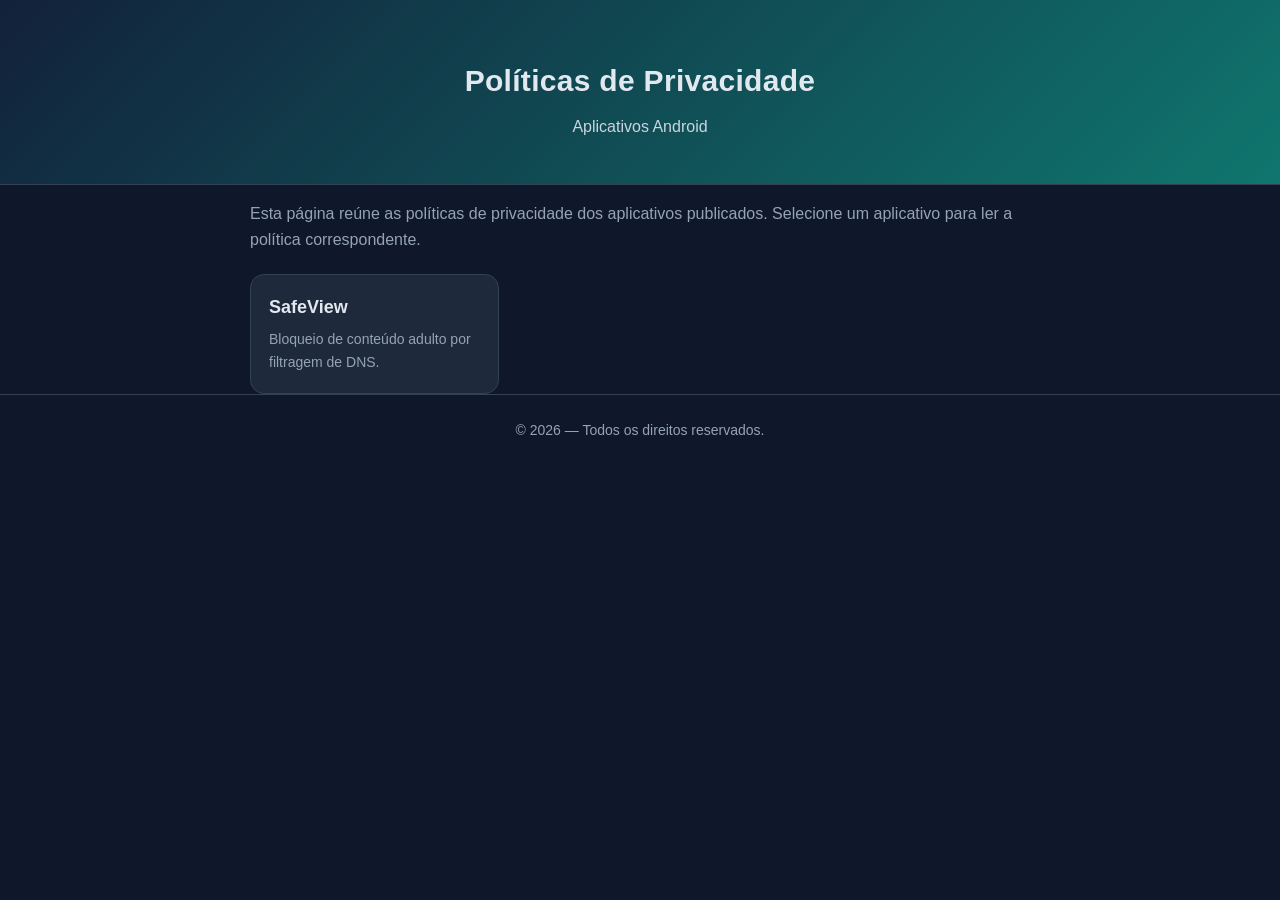
==== index.html @ 5824d936 "Site de politicas de privacidade (GitHub Pages)" ====
<!DOCTYPE html>
<html lang="pt-BR">
<head>
  <meta charset="UTF-8" />
  <meta name="viewport" content="width=device-width, initial-scale=1.0" />
  <title>Políticas de Privacidade</title>
  <meta name="description" content="Página central com as Políticas de Privacidade dos aplicativos." />
  <link rel="stylesheet" href="assets/style.css" />
</head>
<body>
  <header class="hero">
    <div class="container">
      <h1>Políticas de Privacidade</h1>
      <p>Aplicativos Android</p>
    </div>
  </header>

  <main class="container">
    <p class="muted">
      Esta página reúne as políticas de privacidade dos aplicativos publicados.
      Selecione um aplicativo para ler a política correspondente.
    </p>

    <div class="apps">
      <a class="app-card" href="safeview.html">
        <div class="name">SafeView</div>
        <div class="desc">Bloqueio de conteúdo adulto por filtragem de DNS.</div>
      </a>

      <!-- Adicione novos apps aqui (copie o bloco acima e ajuste o link/nome) -->
    </div>
  </main>

  <footer>
    <div class="container">
      &copy; <span id="year"></span> — Todos os direitos reservados.
    </div>
  </footer>

  <script>document.getElementById('year').textContent = new Date().getFullYear();</script>
</body>
</html>
---- assets/style.css ----
:root {
  --bg: #0f172a;
  --card: #1e293b;
  --card-hover: #273449;
  --text: #e2e8f0;
  --muted: #94a3b8;
  --accent: #34d399;
  --accent-2: #60a5fa;
  --border: #334155;
}

* { box-sizing: border-box; }

body {
  margin: 0;
  font-family: -apple-system, BlinkMacSystemFont, "Segoe UI", Roboto, Helvetica, Arial, sans-serif;
  background: var(--bg);
  color: var(--text);
  line-height: 1.65;
}

a { color: var(--accent-2); }

.container {
  max-width: 820px;
  margin: 0 auto;
  padding: 0 20px;
}

header.hero {
  background: linear-gradient(135deg, #12213a 0%, #0f766e 100%);
  padding: 56px 0 44px;
  text-align: center;
  border-bottom: 1px solid var(--border);
}

header.hero h1 {
  margin: 0 0 8px;
  font-size: 30px;
  letter-spacing: .3px;
}

header.hero p {
  margin: 0;
  color: #cbd5e1;
}

main { padding: 36px 0 56px; }

h2 { margin-top: 32px; border-bottom: 1px solid var(--border); padding-bottom: 8px; }
h3 { margin-top: 24px; }
p, li { color: var(--text); }
small, .muted { color: var(--muted); }

.apps {
  display: grid;
  grid-template-columns: repeat(auto-fill, minmax(240px, 1fr));
  gap: 16px;
  margin-top: 20px;
}

.app-card {
  display: block;
  background: var(--card);
  border: 1px solid var(--border);
  border-radius: 14px;
  padding: 18px;
  text-decoration: none;
  color: var(--text);
  transition: background .15s ease, transform .15s ease;
}

.app-card:hover { background: var(--card-hover); transform: translateY(-2px); }
.app-card .name { font-size: 18px; font-weight: 600; }
.app-card .desc { color: var(--muted); font-size: 14px; margin-top: 6px; }

.policy {
  background: var(--card);
  border: 1px solid var(--border);
  border-radius: 14px;
  padding: 24px 26px;
}

.back { display: inline-block; margin-bottom: 18px; }

footer {
  border-top: 1px solid var(--border);
  padding: 24px 0 40px;
  color: var(--muted);
  font-size: 14px;
  text-align: center;
}

table { border-collapse: collapse; width: 100%; margin: 12px 0; }
th, td { border: 1px solid var(--border); padding: 8px 10px; text-align: left; font-size: 14px; }
th { background: var(--card-hover); }
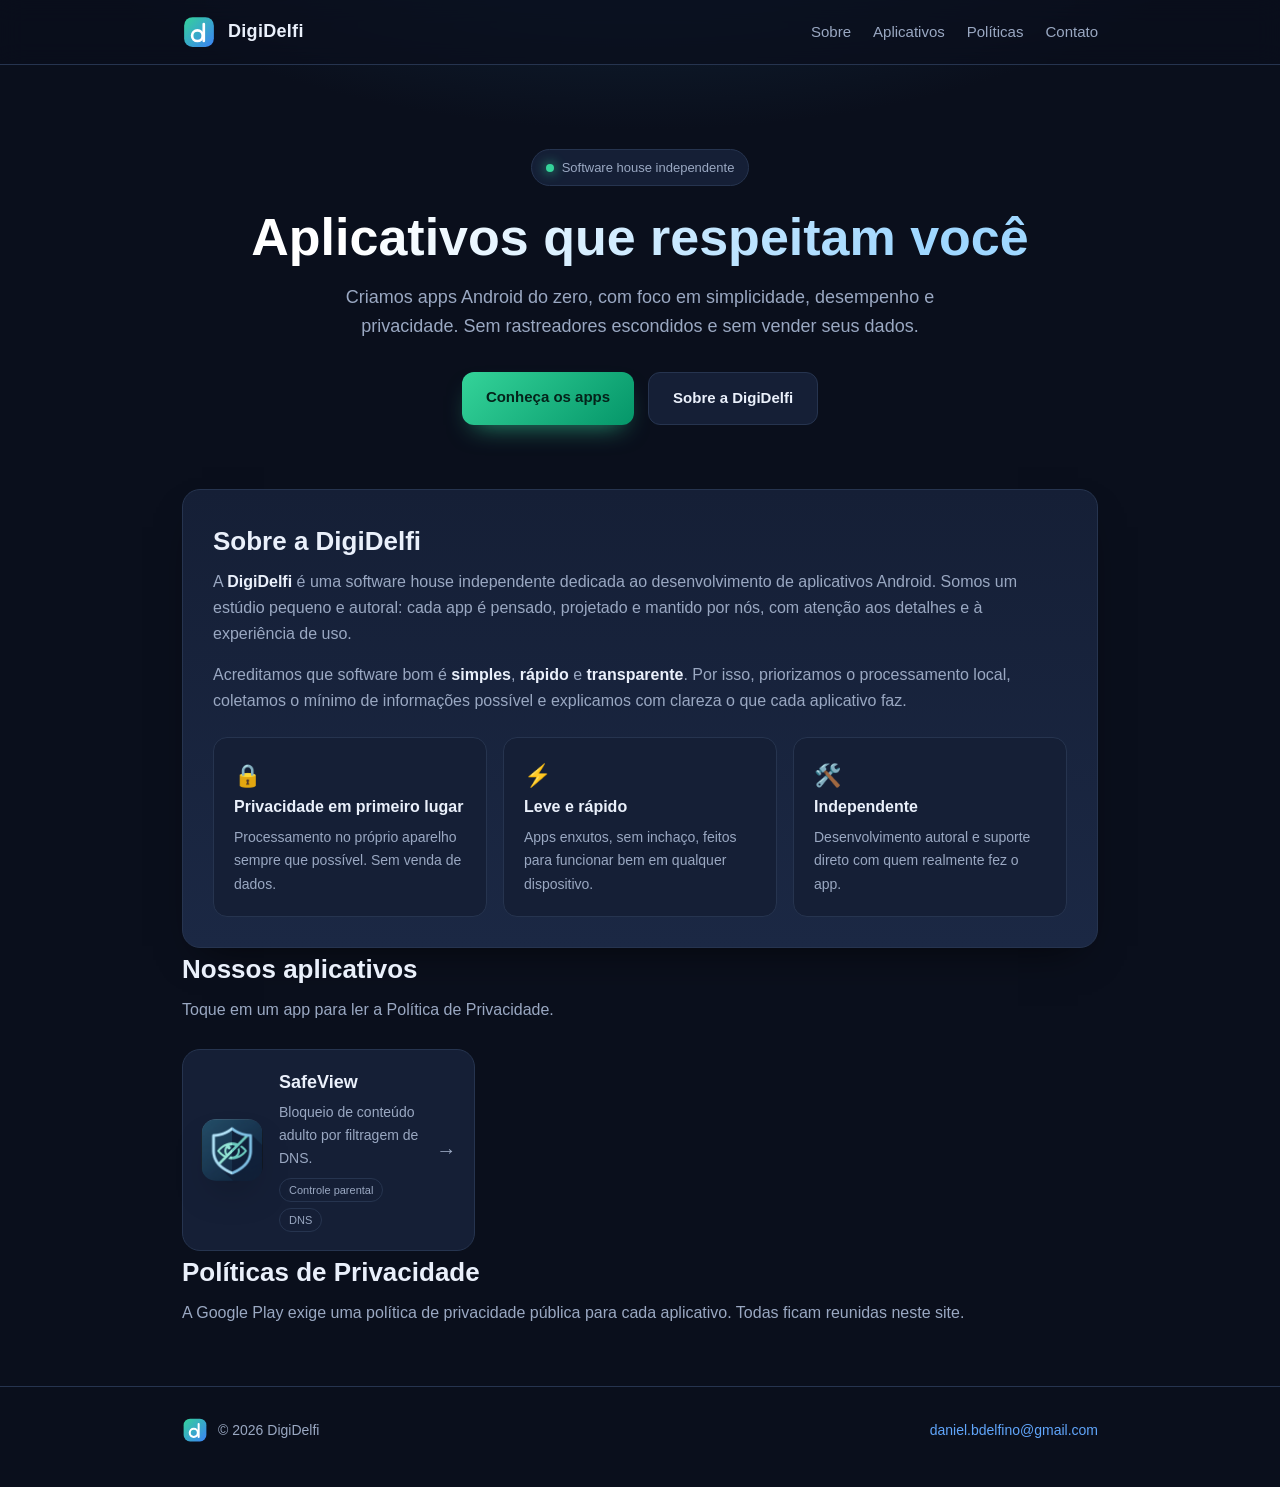
==== commit 10a14302: "Redesign da pagina, secao institucional DigiDelfi e renome para digidelfi.github.io" ====
--- a/index.html
+++ b/index.html
@@ -3,37 +3,116 @@
 <head>
   <meta charset="UTF-8" />
   <meta name="viewport" content="width=device-width, initial-scale=1.0" />
-  <title>Políticas de Privacidade</title>
-  <meta name="description" content="Página central com as Políticas de Privacidade dos aplicativos." />
+  <title>DigiDelfi — Software house independente</title>
+  <meta name="description" content="DigiDelfi é uma software house independente que cria aplicativos Android úteis, simples e que respeitam a sua privacidade." />
+  <link rel="icon" href="assets/logo.svg" type="image/svg+xml" />
   <link rel="stylesheet" href="assets/style.css" />
 </head>
 <body>
+  <nav class="nav">
+    <div class="container nav-inner">
+      <a class="brand" href="index.html">
+        <img src="assets/logo.svg" alt="DigiDelfi" />
+        <span>DigiDelfi</span>
+      </a>
+      <div class="nav-links">
+        <a href="#sobre">Sobre</a>
+        <a href="#apps">Aplicativos</a>
+        <a href="#politicas">Políticas</a>
+        <a href="mailto:daniel.bdelfino@gmail.com">Contato</a>
+      </div>
+    </div>
+  </nav>
+
   <header class="hero">
     <div class="container">
-      <h1>Políticas de Privacidade</h1>
-      <p>Aplicativos Android</p>
+      <div class="badge"><span class="dot"></span> Software house independente</div>
+      <h1>Aplicativos que respeitam você</h1>
+      <p>
+        Criamos apps Android do zero, com foco em simplicidade, desempenho e privacidade.
+        Sem rastreadores escondidos e sem vender seus dados.
+      </p>
+      <div class="cta">
+        <a class="btn btn-primary" href="#apps">Conheça os apps</a>
+        <a class="btn btn-ghost" href="#sobre">Sobre a DigiDelfi</a>
+      </div>
     </div>
   </header>
 
-  <main class="container">
-    <p class="muted">
-      Esta página reúne as políticas de privacidade dos aplicativos publicados.
-      Selecione um aplicativo para ler a política correspondente.
-    </p>
+  <main>
+    <section id="sobre" class="container">
+      <div class="about">
+        <h2 class="section-title">Sobre a DigiDelfi</h2>
+        <p>
+          A <strong>DigiDelfi</strong> é uma software house independente dedicada ao
+          desenvolvimento de aplicativos Android. Somos um estúdio pequeno e autoral: cada app é
+          pensado, projetado e mantido por nós, com atenção aos detalhes e à experiência de uso.
+        </p>
+        <p>
+          Acreditamos que software bom é <strong>simples</strong>, <strong>rápido</strong> e
+          <strong>transparente</strong>. Por isso, priorizamos o processamento local, coletamos o
+          mínimo de informações possível e explicamos com clareza o que cada aplicativo faz.
+        </p>
+        <div class="grid-3">
+          <div class="feature">
+            <div class="ico">🔒</div>
+            <h3>Privacidade em primeiro lugar</h3>
+            <p>Processamento no próprio aparelho sempre que possível. Sem venda de dados.</p>
+          </div>
+          <div class="feature">
+            <div class="ico">⚡</div>
+            <h3>Leve e rápido</h3>
+            <p>Apps enxutos, sem inchaço, feitos para funcionar bem em qualquer dispositivo.</p>
+          </div>
+          <div class="feature">
+            <div class="ico">🛠️</div>
+            <h3>Independente</h3>
+            <p>Desenvolvimento autoral e suporte direto com quem realmente fez o app.</p>
+          </div>
+        </div>
+      </div>
+    </section>
 
-    <div class="apps">
-      <a class="app-card" href="safeview.html">
-        <div class="name">SafeView</div>
-        <div class="desc">Bloqueio de conteúdo adulto por filtragem de DNS.</div>
-      </a>
+    <section id="apps" class="container">
+      <h2 class="section-title">Nossos aplicativos</h2>
+      <p class="section-sub">Toque em um app para ler a Política de Privacidade.</p>
 
-      <!-- Adicione novos apps aqui (copie o bloco acima e ajuste o link/nome) -->
-    </div>
+      <div class="apps">
+        <a class="app-card" href="safeview.html">
+          <img src="assets/safeview-icon.png" alt="Ícone do SafeView" />
+          <div>
+            <div class="name">SafeView</div>
+            <div class="desc">Bloqueio de conteúdo adulto por filtragem de DNS.</div>
+            <div class="tags">
+              <span class="tag">Controle parental</span>
+              <span class="tag">DNS</span>
+            </div>
+          </div>
+          <div class="arrow">→</div>
+        </a>
+
+        <!-- Adicione novos apps aqui (copie o bloco acima e ajuste link, ícone e textos) -->
+      </div>
+    </section>
+
+    <section id="politicas" class="container">
+      <h2 class="section-title">Políticas de Privacidade</h2>
+      <p class="section-sub">
+        A Google Play exige uma política de privacidade pública para cada aplicativo.
+        Todas ficam reunidas neste site.
+      </p>
+    </section>
   </main>
 
   <footer>
-    <div class="container">
-      &copy; <span id="year"></span> — Todos os direitos reservados.
+    <div class="container footer-inner">
+      <div class="footer-brand">
+        <img src="assets/logo.svg" alt="DigiDelfi" />
+        <span>&copy; <span id="year"></span> DigiDelfi</span>
+      </div>
+      <div>
+        <a href="mailto:daniel.bdelfino@gmail.com">daniel.bdelfino@gmail.com</a>
+      </div>
     </div>
   </footer>
 
--- a/assets/style.css
+++ b/assets/style.css
@@ -1,96 +1,165 @@
 :root {
-  --bg: #0f172a;
-  --card: #1e293b;
-  --card-hover: #273449;
-  --text: #e2e8f0;
-  --muted: #94a3b8;
+  --bg: #0a0f1c;
+  --bg-soft: #111a2e;
+  --surface: #151f36;
+  --surface-2: #1b2844;
+  --border: #26344f;
+  --text: #eaf0fb;
+  --muted: #9aa8c2;
   --accent: #34d399;
   --accent-2: #60a5fa;
-  --border: #334155;
+  --radius: 18px;
+  --shadow: 0 18px 40px -20px rgba(0, 0, 0, 0.7);
+  --max: 960px;
 }
 
 * { box-sizing: border-box; }
 
+html { scroll-behavior: smooth; }
+
 body {
   margin: 0;
   font-family: -apple-system, BlinkMacSystemFont, "Segoe UI", Roboto, Helvetica, Arial, sans-serif;
-  background: var(--bg);
+  background: radial-gradient(1200px 600px at 50% -200px, #16324a 0%, var(--bg) 55%);
   color: var(--text);
   line-height: 1.65;
+  -webkit-font-smoothing: antialiased;
 }
 
-a { color: var(--accent-2); }
+a { color: var(--accent-2); text-decoration: none; }
+a:hover { text-decoration: underline; }
 
-.container {
-  max-width: 820px;
-  margin: 0 auto;
-  padding: 0 20px;
-}
+.container { max-width: var(--max); margin: 0 auto; padding: 0 22px; }
 
-header.hero {
-  background: linear-gradient(135deg, #12213a 0%, #0f766e 100%);
-  padding: 56px 0 44px;
-  text-align: center;
+/* Nav */
+.nav {
+  position: sticky;
+  top: 0;
+  z-index: 10;
+  backdrop-filter: blur(12px);
+  background: rgba(10, 15, 28, 0.72);
   border-bottom: 1px solid var(--border);
 }
+.nav-inner { display: flex; align-items: center; justify-content: space-between; height: 64px; }
+.brand { display: flex; align-items: center; gap: 12px; color: var(--text); font-weight: 700; text-decoration: none; }
+.brand:hover { text-decoration: none; }
+.brand img { width: 34px; height: 34px; }
+.brand span { font-size: 18px; letter-spacing: .3px; }
+.nav-links { display: flex; gap: 22px; }
+.nav-links a { color: var(--muted); font-size: 15px; }
+.nav-links a:hover { color: var(--text); text-decoration: none; }
 
-header.hero h1 {
-  margin: 0 0 8px;
-  font-size: 30px;
-  letter-spacing: .3px;
+/* Hero */
+.hero { padding: 84px 0 64px; text-align: center; }
+.badge {
+  display: inline-flex; align-items: center; gap: 8px;
+  padding: 7px 14px;
+  border: 1px solid var(--border);
+  border-radius: 999px;
+  background: var(--surface);
+  color: var(--muted);
+  font-size: 13px;
+  margin-bottom: 22px;
 }
+.badge .dot { width: 8px; height: 8px; border-radius: 50%; background: var(--accent); box-shadow: 0 0 12px var(--accent); }
+.hero h1 {
+  font-size: clamp(32px, 6vw, 52px);
+  line-height: 1.12;
+  margin: 0 0 16px;
+  background: linear-gradient(120deg, #ffffff 20%, #9fd7ff 80%);
+  -webkit-background-clip: text;
+  background-clip: text;
+  color: transparent;
+}
+.hero p { color: var(--muted); font-size: 18px; max-width: 620px; margin: 0 auto; }
+.cta { margin-top: 30px; display: flex; gap: 14px; justify-content: center; flex-wrap: wrap; }
+.btn {
+  display: inline-block;
+  padding: 13px 24px;
+  border-radius: 12px;
+  font-weight: 600;
+  font-size: 15px;
+  transition: transform .15s ease, box-shadow .15s ease, background .15s ease;
+}
+.btn:hover { text-decoration: none; transform: translateY(-2px); }
+.btn-primary { background: linear-gradient(135deg, var(--accent), #059669); color: #04231a; box-shadow: 0 12px 26px -12px rgba(52, 211, 153, .7); }
+.btn-ghost { border: 1px solid var(--border); color: var(--text); background: var(--surface); }
 
-header.hero p {
-  margin: 0;
-  color: #cbd5e1;
+/* Sections */
+section { padding: 30px 0; }
+.section-title { font-size: 26px; margin: 0 0 6px; }
+.section-sub { color: var(--muted); margin: 0 0 26px; }
+
+/* About */
+.about {
+  background: linear-gradient(180deg, var(--surface) 0%, var(--surface-2) 100%);
+  border: 1px solid var(--border);
+  border-radius: var(--radius);
+  padding: 30px;
+  box-shadow: var(--shadow);
 }
+.about p { color: var(--muted); margin: 0 0 14px; }
+.about p:last-child { margin-bottom: 0; }
+.about strong { color: var(--text); }
 
-main { padding: 36px 0 56px; }
+.grid-3 { display: grid; grid-template-columns: repeat(auto-fit, minmax(220px, 1fr)); gap: 16px; margin-top: 22px; }
+.feature { background: var(--surface); border: 1px solid var(--border); border-radius: 14px; padding: 20px; }
+.feature h3 { margin: 0 0 6px; font-size: 16px; }
+.feature p { margin: 0; color: var(--muted); font-size: 14px; }
+.feature .ico { font-size: 22px; }
 
-h2 { margin-top: 32px; border-bottom: 1px solid var(--border); padding-bottom: 8px; }
-h3 { margin-top: 24px; }
-p, li { color: var(--text); }
-small, .muted { color: var(--muted); }
+/* Apps */
+.apps { display: grid; grid-template-columns: repeat(auto-fill, minmax(280px, 1fr)); gap: 18px; margin-top: 22px; }
+.app-card {
+  display: flex; gap: 16px; align-items: center;
+  background: var(--surface);
+  border: 1px solid var(--border);
+  border-radius: var(--radius);
+  padding: 18px;
+  color: var(--text);
+  text-decoration: none;
+  transition: transform .18s ease, border-color .18s ease, background .18s ease;
+}
+.app-card:hover { transform: translateY(-4px); border-color: #2f4a6e; background: var(--surface-2); text-decoration: none; }
+.app-card img { width: 62px; height: 62px; border-radius: 15px; flex: 0 0 auto; box-shadow: var(--shadow); }
+.app-card .name { font-size: 18px; font-weight: 700; }
+.app-card .desc { color: var(--muted); font-size: 14px; margin-top: 3px; }
+.tags { margin-top: 8px; display: flex; gap: 6px; flex-wrap: wrap; }
+.tag { font-size: 11px; color: var(--muted); border: 1px solid var(--border); border-radius: 999px; padding: 2px 9px; }
+.app-card .arrow { margin-left: auto; color: var(--muted); font-size: 20px; }
+.app-card:hover .arrow { color: var(--accent); }
 
-.apps {
-  display: grid;
-  grid-template-columns: repeat(auto-fill, minmax(240px, 1fr));
-  gap: 16px;
-  margin-top: 20px;
+/* Policy */
+.policy {
+  background: var(--surface);
+  border: 1px solid var(--border);
+  border-radius: var(--radius);
+  padding: 30px 32px;
+  box-shadow: var(--shadow);
 }
+.policy h1 { font-size: 30px; margin-top: 0; }
+.policy h2 { font-size: 20px; margin-top: 32px; border-bottom: 1px solid var(--border); padding-bottom: 8px; }
+.policy ul { padding-left: 20px; }
+.policy li { margin: 4px 0; }
+.muted { color: var(--muted); }
 
-.app-card {
-  display: block;
-  background: var(--card);
-  border: 1px solid var(--border);
-  border-radius: 14px;
-  padding: 18px;
-  text-decoration: none;
-  color: var(--text);
-  transition: background .15s ease, transform .15s ease;
-}
+table { border-collapse: collapse; width: 100%; margin: 14px 0; }
+th, td { border: 1px solid var(--border); padding: 9px 12px; text-align: left; font-size: 14px; }
+th { background: var(--surface-2); }
 
-.app-card:hover { background: var(--card-hover); transform: translateY(-2px); }
-.app-card .name { font-size: 18px; font-weight: 600; }
-.app-card .desc { color: var(--muted); font-size: 14px; margin-top: 6px; }
-
-.policy {
-  background: var(--card);
-  border: 1px solid var(--border);
-  border-radius: 14px;
-  padding: 24px 26px;
-}
-
-.back { display: inline-block; margin-bottom: 18px; }
-
+/* Footer */
 footer {
+  margin-top: 60px;
   border-top: 1px solid var(--border);
-  padding: 24px 0 40px;
+  padding: 30px 0 44px;
   color: var(--muted);
   font-size: 14px;
-  text-align: center;
 }
+.footer-inner { display: flex; align-items: center; justify-content: space-between; gap: 16px; flex-wrap: wrap; }
+.footer-brand { display: flex; align-items: center; gap: 10px; }
+.footer-brand img { width: 26px; height: 26px; }
 
-table { border-collapse: collapse; width: 100%; margin: 12px 0; }
-th, td { border: 1px solid var(--border); padding: 8px 10px; text-align: left; font-size: 14px; }
-th { background: var(--card-hover); }
+@media (max-width: 560px) {
+  .nav-links { display: none; }
+  .hero { padding: 60px 0 44px; }
+}
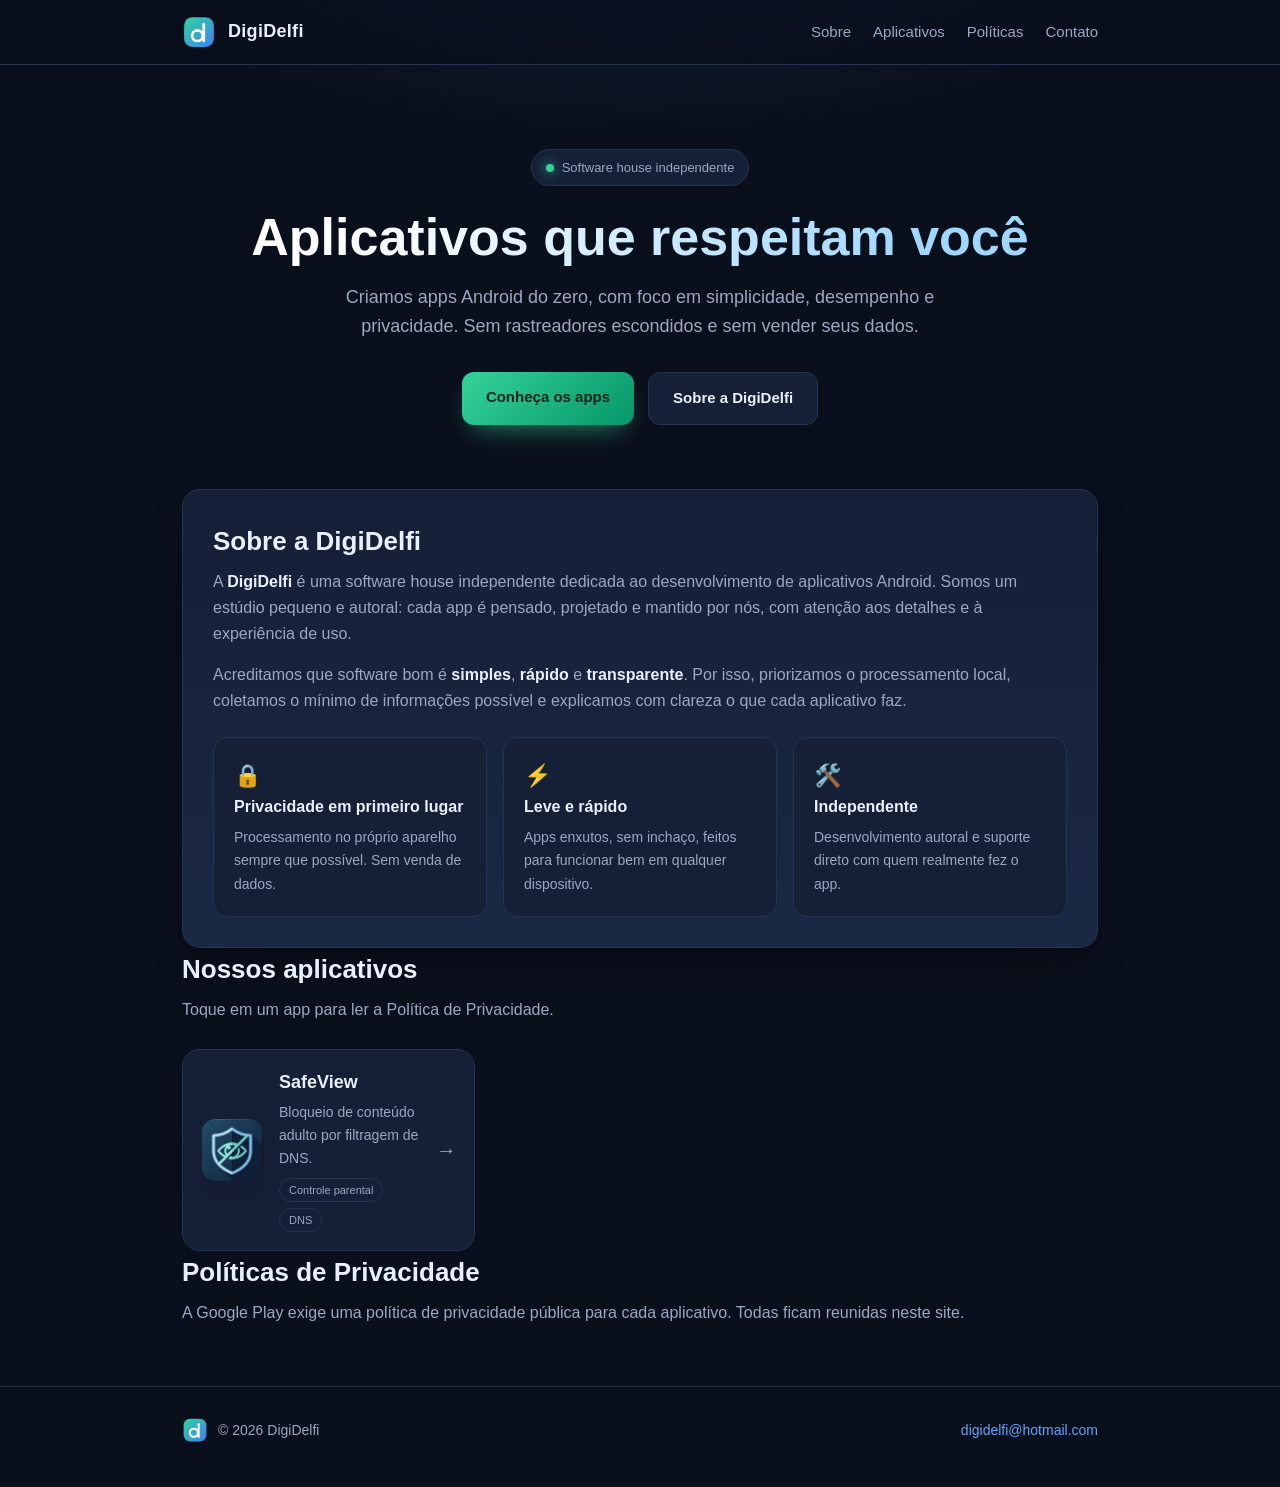
==== commit 07e901d2: "chore: change contacts" ====
--- a/index.html
+++ b/index.html
@@ -19,7 +19,7 @@
         <a href="#sobre">Sobre</a>
         <a href="#apps">Aplicativos</a>
         <a href="#politicas">Políticas</a>
-        <a href="mailto:daniel.bdelfino@gmail.com">Contato</a>
+        <a href="mailto:zcdbd@hotmail.com">Contato</a>
       </div>
     </div>
   </nav>
@@ -111,7 +111,7 @@
         <span>&copy; <span id="year"></span> DigiDelfi</span>
       </div>
       <div>
-        <a href="mailto:daniel.bdelfino@gmail.com">daniel.bdelfino@gmail.com</a>
+        <a href="mailto:zcdbd@hotmail.com">digidelfi@hotmail.com</a>
       </div>
     </div>
   </footer>
